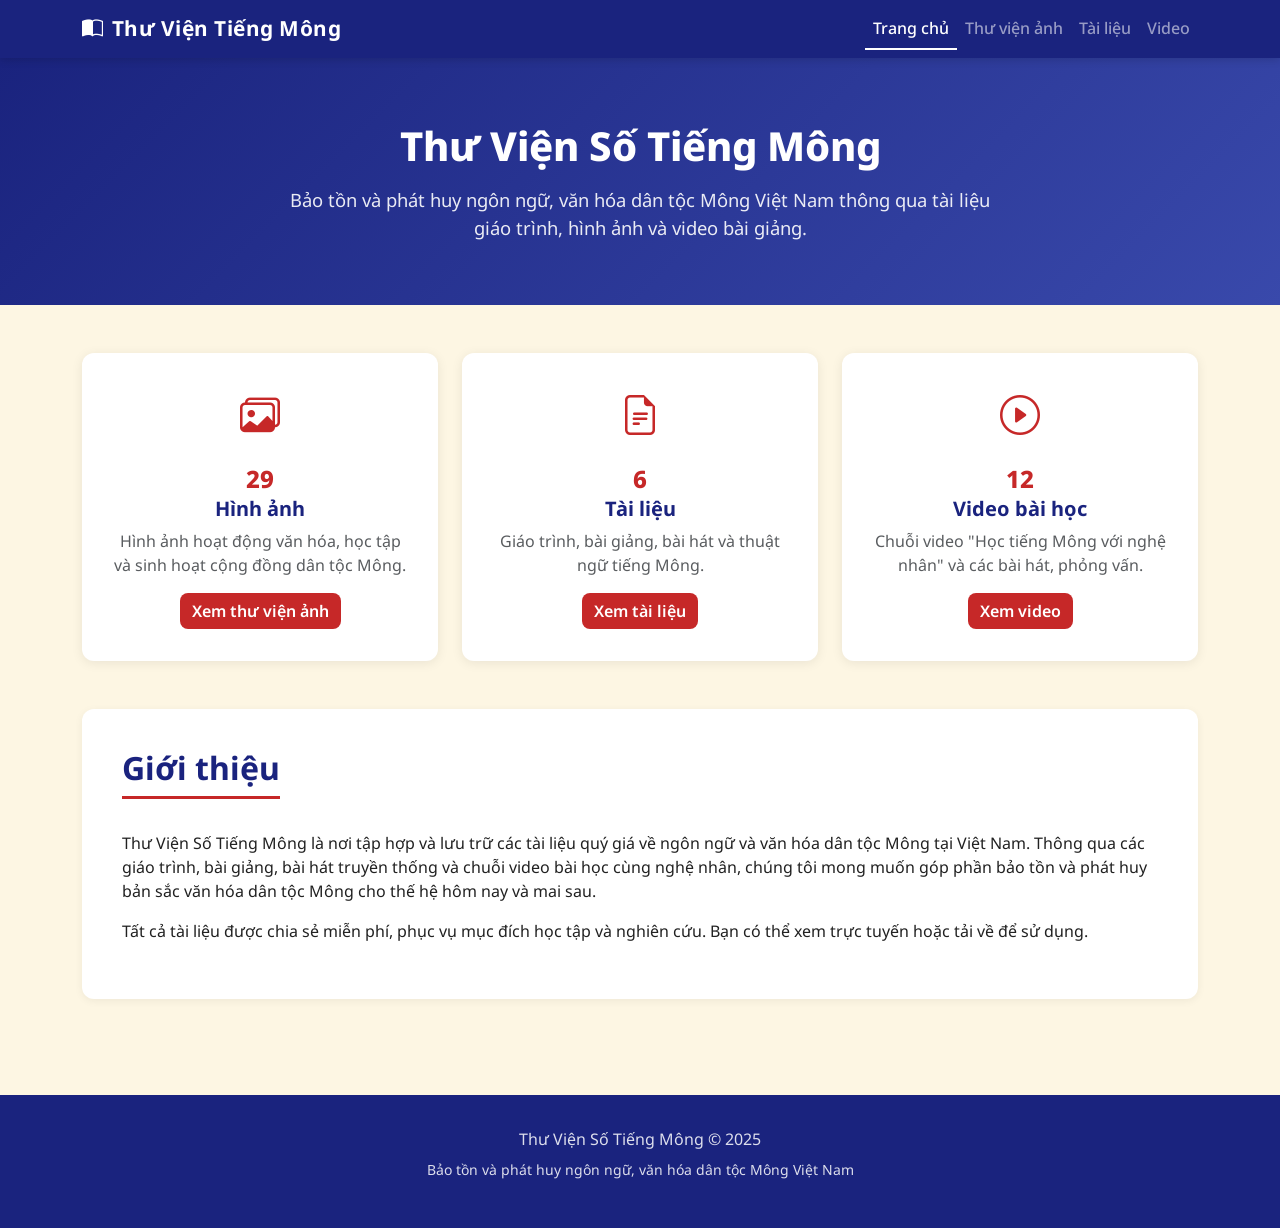
==== index.html @ fb34d3aa "init project" ====
<!DOCTYPE html>
<html lang="vi">
<head>
  <meta charset="UTF-8">
  <meta name="viewport" content="width=device-width, initial-scale=1.0">
  <title>Thư Viện Tiếng Mông</title>
  <meta name="description" content="Thư viện số về tiếng Mông - Tài liệu, hình ảnh, video bảo tồn ngôn ngữ và văn hóa dân tộc Mông Việt Nam">
  <link href="https://cdn.jsdelivr.net/npm/bootstrap@5.3.3/dist/css/bootstrap.min.css" rel="stylesheet">
  <link href="https://cdn.jsdelivr.net/npm/bootstrap-icons@1.11.3/font/bootstrap-icons.min.css" rel="stylesheet">
  <link href="https://fonts.googleapis.com/css2?family=Noto+Sans:wght@400;500;600;700;800&display=swap" rel="stylesheet">
  <link href="css/style.css" rel="stylesheet">
</head>
<body>

  <!-- Navbar -->
  <nav class="navbar navbar-expand-lg navbar-dark navbar-hmong sticky-top">
    <div class="container">
      <a class="navbar-brand" href="index.html">
        <i class="bi bi-book-half me-2"></i>Thư Viện Tiếng Mông
      </a>
      <button class="navbar-toggler" type="button" data-bs-toggle="collapse" data-bs-target="#navbarNav">
        <span class="navbar-toggler-icon"></span>
      </button>
      <div class="collapse navbar-collapse" id="navbarNav">
        <ul class="navbar-nav ms-auto">
          <li class="nav-item">
            <a class="nav-link active" href="index.html">Trang chủ</a>
          </li>
          <li class="nav-item">
            <a class="nav-link" href="thu-vien.html">Thư viện ảnh</a>
          </li>
          <li class="nav-item">
            <a class="nav-link" href="tai-lieu.html">Tài liệu</a>
          </li>
          <li class="nav-item">
            <a class="nav-link" href="video.html">Video</a>
          </li>
        </ul>
      </div>
    </div>
  </nav>

  <!-- Hero Section -->
  <section class="hero-section">
    <div class="container">
      <h1>Thư Viện Số Tiếng Mông</h1>
      <p>Bảo tồn và phát huy ngôn ngữ, văn hóa dân tộc Mông Việt Nam thông qua tài liệu giáo trình, hình ảnh và video bài giảng.</p>
    </div>
  </section>

  <!-- Overview Cards -->
  <section class="py-5">
    <div class="container">
      <div class="row g-4">
        <!-- Card: Thư viện ảnh -->
        <div class="col-md-4">
          <div class="card overview-card h-100">
            <div class="card-body">
              <div class="card-icon"><i class="bi bi-images"></i></div>
              <div class="card-count">29</div>
              <h5 class="card-title">Hình ảnh</h5>
              <p class="text-muted">Hình ảnh hoạt động văn hóa, học tập và sinh hoạt cộng đồng dân tộc Mông.</p>
              <a href="thu-vien.html" class="btn btn-accent">Xem thư viện ảnh</a>
            </div>
          </div>
        </div>
        <!-- Card: Tài liệu -->
        <div class="col-md-4">
          <div class="card overview-card h-100">
            <div class="card-body">
              <div class="card-icon"><i class="bi bi-file-earmark-text"></i></div>
              <div class="card-count">6</div>
              <h5 class="card-title">Tài liệu</h5>
              <p class="text-muted">Giáo trình, bài giảng, bài hát và thuật ngữ tiếng Mông.</p>
              <a href="tai-lieu.html" class="btn btn-accent">Xem tài liệu</a>
            </div>
          </div>
        </div>
        <!-- Card: Video -->
        <div class="col-md-4">
          <div class="card overview-card h-100">
            <div class="card-body">
              <div class="card-icon"><i class="bi bi-play-circle"></i></div>
              <div class="card-count">12</div>
              <h5 class="card-title">Video bài học</h5>
              <p class="text-muted">Chuỗi video "Học tiếng Mông với nghệ nhân" và các bài hát, phỏng vấn.</p>
              <a href="video.html" class="btn btn-accent">Xem video</a>
            </div>
          </div>
        </div>
      </div>
    </div>
  </section>

  <!-- About Section -->
  <section class="pb-5">
    <div class="container">
      <div class="about-section">
        <h2 class="section-title">Giới thiệu</h2>
        <p>Thư Viện Số Tiếng Mông là nơi tập hợp và lưu trữ các tài liệu quý giá về ngôn ngữ và văn hóa dân tộc Mông tại Việt Nam. Thông qua các giáo trình, bài giảng, bài hát truyền thống và chuỗi video bài học cùng nghệ nhân, chúng tôi mong muốn góp phần bảo tồn và phát huy bản sắc văn hóa dân tộc Mông cho thế hệ hôm nay và mai sau.</p>
        <p>Tất cả tài liệu được chia sẻ miễn phí, phục vụ mục đích học tập và nghiên cứu. Bạn có thể xem trực tuyến hoặc tải về để sử dụng.</p>
      </div>
    </div>
  </section>

  <!-- Footer -->
  <footer class="footer-hmong">
    <div class="container text-center">
      <p class="mb-2">Thư Viện Số Tiếng Mông &copy; 2025</p>
      <p class="small">Bảo tồn và phát huy ngôn ngữ, văn hóa dân tộc Mông Việt Nam</p>
    </div>
  </footer>

  <script src="https://cdn.jsdelivr.net/npm/bootstrap@5.3.3/dist/js/bootstrap.bundle.min.js"></script>
</body>
</html>
---- css/style.css ----
/* ============================================
   THƯ VIỆN TIẾNG MÔNG - Custom Styles
   ============================================ */

:root {
  --primary: #1a237e;
  --primary-light: #3949ab;
  --accent: #c62828;
  --accent-light: #ef5350;
  --bg-cream: #fdf6e3;
  --bg-light: #fef9ef;
  --text-dark: #212121;
  --text-muted: #616161;
  --border-light: #e0d8c8;
}

body {
  font-family: "Noto Sans", sans-serif;
  background-color: var(--bg-cream);
  color: var(--text-dark);
}

/* --- Navbar --- */
.navbar-hmong {
  background-color: var(--primary);
  box-shadow: 0 2px 8px rgba(0, 0, 0, 0.15);
}

.navbar-hmong .navbar-brand {
  font-weight: 700;
  font-size: 1.3rem;
  letter-spacing: 0.5px;
}

.navbar-hmong .nav-link {
  font-weight: 500;
  padding: 0.5rem 1rem;
  transition: opacity 0.2s;
}

.navbar-hmong .nav-link:hover {
  opacity: 0.85;
}

.navbar-hmong .nav-link.active {
  border-bottom: 2px solid #fff;
}

/* --- Hero Section --- */
.hero-section {
  background: linear-gradient(135deg, var(--primary) 0%, var(--primary-light) 100%);
  color: #fff;
  padding: 4rem 0;
  text-align: center;
}

.hero-section h1 {
  font-weight: 800;
  font-size: 2.5rem;
  margin-bottom: 1rem;
}

.hero-section p {
  font-size: 1.15rem;
  opacity: 0.9;
  max-width: 700px;
  margin: 0 auto;
}

/* --- Section Titles --- */
.section-title {
  font-weight: 700;
  color: var(--primary);
  margin-bottom: 2rem;
  padding-bottom: 0.5rem;
  border-bottom: 3px solid var(--accent);
  display: inline-block;
}

/* --- Overview Cards (Homepage) --- */
.overview-card {
  border: none;
  border-radius: 12px;
  box-shadow: 0 2px 12px rgba(0, 0, 0, 0.08);
  transition: transform 0.2s, box-shadow 0.2s;
  background: #fff;
}

.overview-card:hover {
  transform: translateY(-4px);
  box-shadow: 0 6px 20px rgba(0, 0, 0, 0.12);
}

.overview-card .card-body {
  padding: 2rem;
  text-align: center;
}

.overview-card .card-icon {
  font-size: 2.5rem;
  color: var(--accent);
  margin-bottom: 1rem;
}

.overview-card .card-title {
  font-weight: 700;
  color: var(--primary);
}

.overview-card .card-count {
  font-size: 1.5rem;
  font-weight: 800;
  color: var(--accent);
}

/* --- Gallery Grid --- */
.gallery-grid {
  display: grid;
  grid-template-columns: repeat(3, 1fr);
  gap: 1rem;
}

.gallery-item {
  overflow: hidden;
  border-radius: 8px;
  cursor: pointer;
  aspect-ratio: 4/3;
  box-shadow: 0 2px 8px rgba(0, 0, 0, 0.1);
  transition: transform 0.2s, box-shadow 0.2s;
}

.gallery-item:hover {
  transform: scale(1.03);
  box-shadow: 0 4px 16px rgba(0, 0, 0, 0.18);
}

.gallery-item img {
  width: 100%;
  height: 100%;
  object-fit: cover;
}

/* Gallery Modal */
#galleryModal .modal-body {
  padding: 0;
  text-align: center;
  background: #000;
}

#galleryModal .modal-img {
  max-width: 100%;
  max-height: 80vh;
  object-fit: contain;
}

#galleryModal .modal-caption {
  padding: 0.75rem;
  color: #ccc;
  font-size: 0.9rem;
}

/* --- Document Cards --- */
.doc-card {
  border: 1px solid var(--border-light);
  border-radius: 12px;
  background: #fff;
  transition: box-shadow 0.2s;
}

.doc-card:hover {
  box-shadow: 0 4px 16px rgba(0, 0, 0, 0.1);
}

.doc-card .card-body {
  padding: 1.5rem;
}

.doc-icon {
  font-size: 2.2rem;
  margin-bottom: 0.5rem;
}

.doc-icon.word { color: #2b579a; }
.doc-icon.excel { color: #217346; }
.doc-icon.ppt { color: #d24726; }

.doc-size {
  font-size: 0.85rem;
  color: var(--text-muted);
}

/* --- Video Cards --- */
.video-card {
  border: none;
  border-radius: 12px;
  overflow: hidden;
  box-shadow: 0 2px 12px rgba(0, 0, 0, 0.08);
  background: #fff;
}

.video-card .card-body {
  padding: 1.25rem;
}

.video-category-title {
  font-weight: 700;
  color: var(--primary);
  margin-top: 2rem;
  margin-bottom: 1.5rem;
  padding-left: 0.75rem;
  border-left: 4px solid var(--accent);
}

/* --- Footer --- */
.footer-hmong {
  background-color: var(--primary);
  color: rgba(255, 255, 255, 0.85);
  padding: 2rem 0;
  margin-top: 3rem;
}

.footer-hmong a {
  color: rgba(255, 255, 255, 0.7);
  text-decoration: none;
}

.footer-hmong a:hover {
  color: #fff;
}

.qr-code-img {
  width: 120px;
  height: 120px;
  border: 3px solid #fff;
  border-radius: 8px;
}

/* --- About Section --- */
.about-section {
  background: #fff;
  border-radius: 12px;
  padding: 2.5rem;
  box-shadow: 0 2px 8px rgba(0, 0, 0, 0.06);
}

/* --- Buttons --- */
.btn-accent {
  background-color: var(--accent);
  color: #fff;
  border: none;
  border-radius: 8px;
  font-weight: 600;
}

.btn-accent:hover {
  background-color: var(--accent-light);
  color: #fff;
}

.btn-primary-hmong {
  background-color: var(--primary);
  color: #fff;
  border: none;
  border-radius: 8px;
  font-weight: 600;
}

.btn-primary-hmong:hover {
  background-color: var(--primary-light);
  color: #fff;
}

/* --- Page Header --- */
.page-header {
  background: linear-gradient(135deg, var(--primary) 0%, var(--primary-light) 100%);
  color: #fff;
  padding: 2.5rem 0;
  margin-bottom: 2rem;
}

.page-header h1 {
  font-weight: 700;
  margin-bottom: 0.5rem;
}

.page-header p {
  opacity: 0.85;
  margin-bottom: 0;
}

/* --- Responsive --- */
@media (max-width: 991.98px) {
  .hero-section h1 { font-size: 2rem; }
  .hero-section { padding: 3rem 0; }
}

@media (max-width: 767.98px) {
  .gallery-grid {
    grid-template-columns: repeat(2, 1fr);
    gap: 0.75rem;
  }
  .hero-section h1 { font-size: 1.6rem; }
  .hero-section { padding: 2rem 0; }
  .page-header { padding: 1.5rem 0; }
}

@media (max-width: 575.98px) {
  .gallery-grid {
    grid-template-columns: 1fr;
  }
}
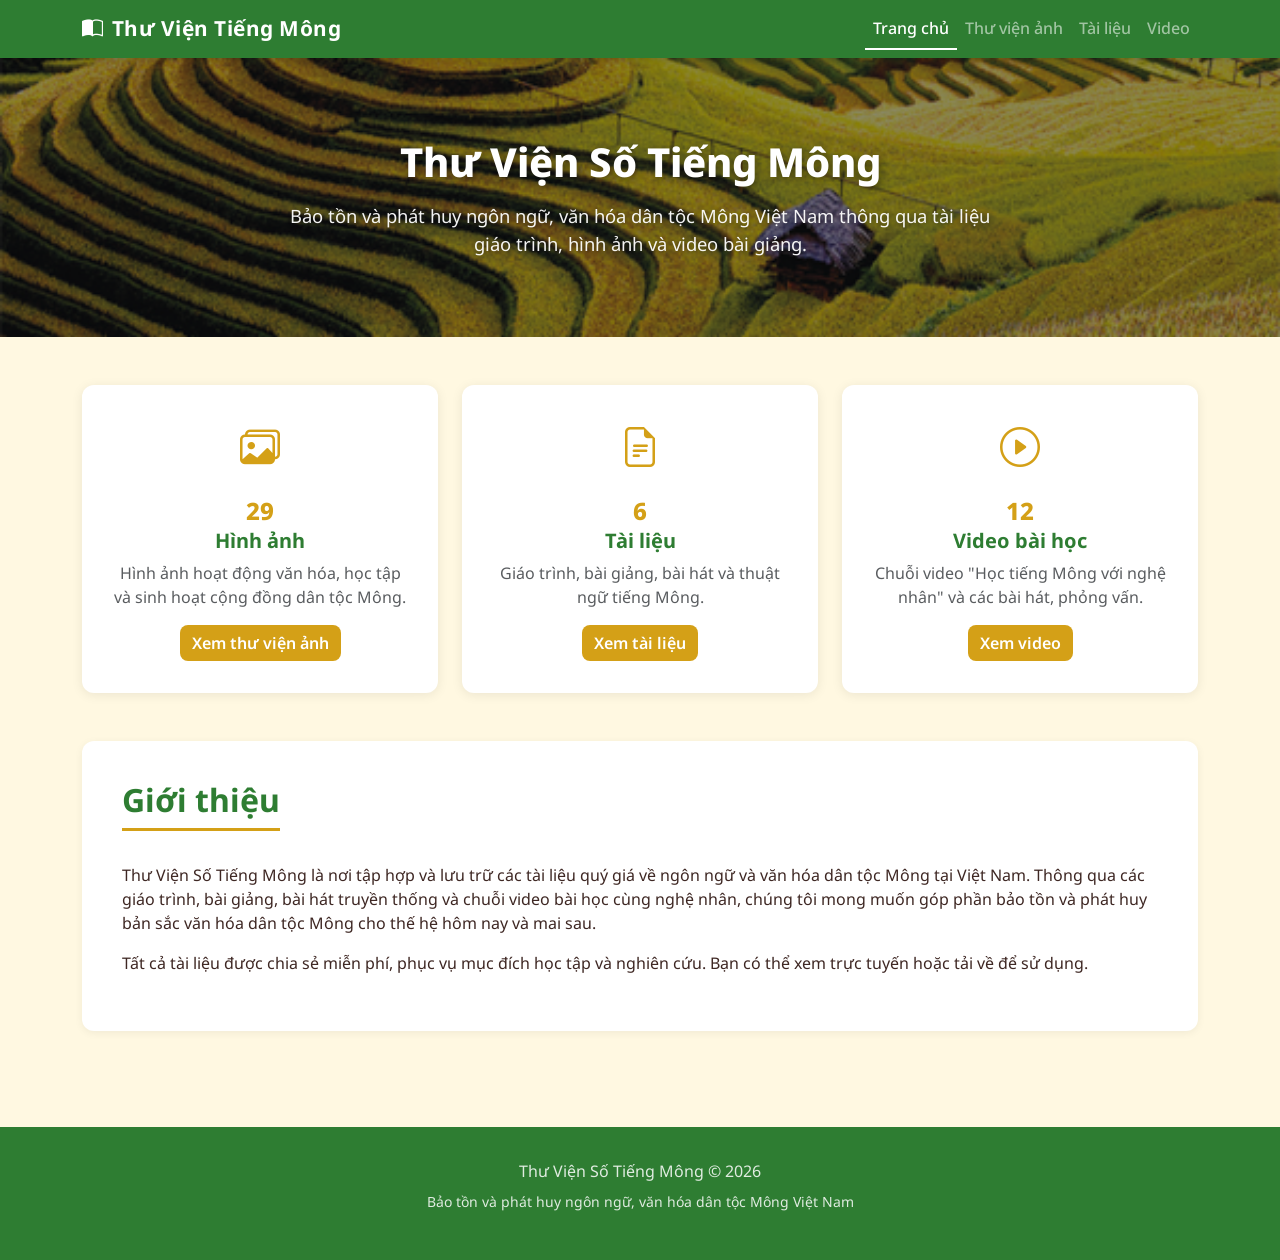
==== commit 5fb4991c: "update" ====
--- a/index.html
+++ b/index.html
@@ -106,7 +106,7 @@
   <!-- Footer -->
   <footer class="footer-hmong">
     <div class="container text-center">
-      <p class="mb-2">Thư Viện Số Tiếng Mông &copy; 2025</p>
+      <p class="mb-2">Thư Viện Số Tiếng Mông &copy; 2026</p>
       <p class="small">Bảo tồn và phát huy ngôn ngữ, văn hóa dân tộc Mông Việt Nam</p>
     </div>
   </footer>
--- a/css/style.css
+++ b/css/style.css
@@ -3,15 +3,15 @@
    ============================================ */
 
 :root {
-  --primary: #1a237e;
-  --primary-light: #3949ab;
-  --accent: #c62828;
-  --accent-light: #ef5350;
-  --bg-cream: #fdf6e3;
-  --bg-light: #fef9ef;
-  --text-dark: #212121;
-  --text-muted: #616161;
-  --border-light: #e0d8c8;
+  --primary: #2e7d32;
+  --primary-light: #43a047;
+  --accent: #d4a017;
+  --accent-light: #e8b830;
+  --bg-cream: #fff8e1;
+  --bg-light: #fffde7;
+  --text-dark: #3e2723;
+  --text-muted: #5d4037;
+  --border-light: #d7ccc8;
 }
 
 body {
@@ -48,9 +48,10 @@
 
 /* --- Hero Section --- */
 .hero-section {
-  background: linear-gradient(135deg, var(--primary) 0%, var(--primary-light) 100%);
-  color: #fff;
-  padding: 4rem 0;
+  background: linear-gradient(rgba(0, 0, 0, 0.45), rgba(0, 0, 0, 0.45)),
+              url('../img/background.png') center/cover no-repeat;
+  color: #fff;
+  padding: 5rem 0;
   text-align: center;
 }
 
@@ -58,13 +59,15 @@
   font-weight: 800;
   font-size: 2.5rem;
   margin-bottom: 1rem;
+  text-shadow: 2px 2px 8px rgba(0, 0, 0, 0.4);
 }
 
 .hero-section p {
   font-size: 1.15rem;
-  opacity: 0.9;
+  opacity: 0.95;
   max-width: 700px;
   margin: 0 auto;
+  text-shadow: 1px 1px 4px rgba(0, 0, 0, 0.3);
 }
 
 /* --- Section Titles --- */
@@ -272,7 +275,8 @@
 
 /* --- Page Header --- */
 .page-header {
-  background: linear-gradient(135deg, var(--primary) 0%, var(--primary-light) 100%);
+  background: linear-gradient(rgba(0, 0, 0, 0.5), rgba(0, 0, 0, 0.5)),
+              url('../img/background.png') center/cover no-repeat;
   color: #fff;
   padding: 2.5rem 0;
   margin-bottom: 2rem;
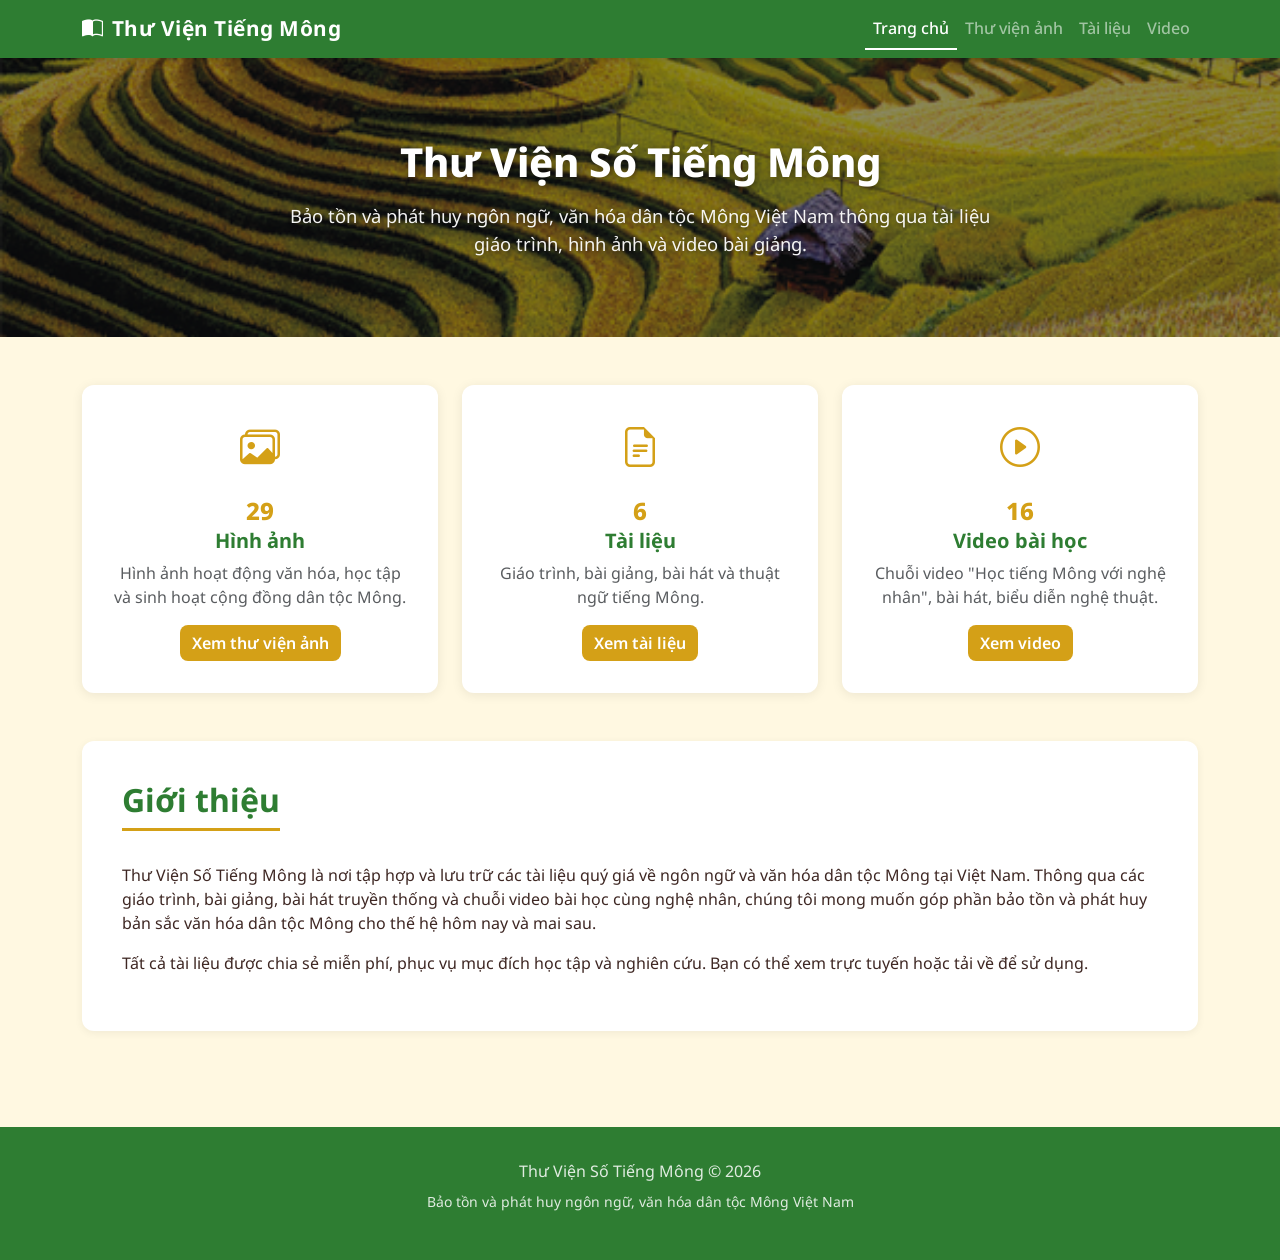
==== commit c9fa5e91: "Update video and document content - Increased the count of videos from 12 to 16 in index.html and vi" ====
--- a/index.html
+++ b/index.html
@@ -81,9 +81,9 @@
           <div class="card overview-card h-100">
             <div class="card-body">
               <div class="card-icon"><i class="bi bi-play-circle"></i></div>
-              <div class="card-count">12</div>
+              <div class="card-count">16</div>
               <h5 class="card-title">Video bài học</h5>
-              <p class="text-muted">Chuỗi video "Học tiếng Mông với nghệ nhân" và các bài hát, phỏng vấn.</p>
+              <p class="text-muted">Chuỗi video "Học tiếng Mông với nghệ nhân", bài hát, biểu diễn nghệ thuật.</p>
               <a href="video.html" class="btn btn-accent">Xem video</a>
             </div>
           </div>
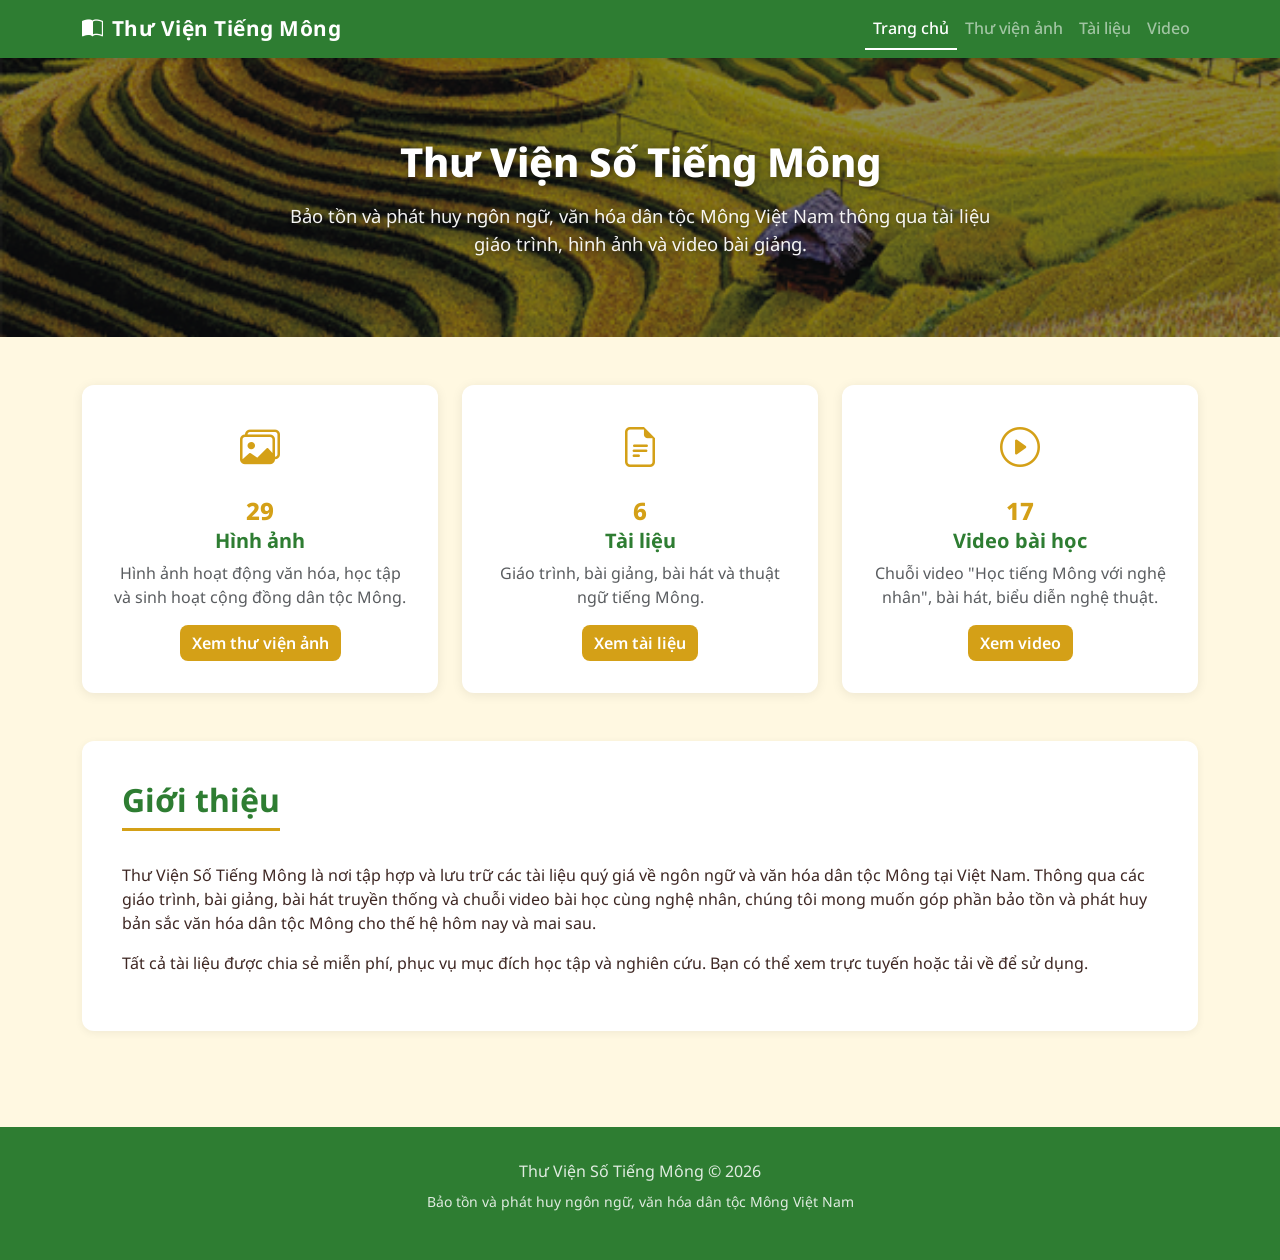
==== commit a4dd1598: "update: add video" ====
--- a/index.html
+++ b/index.html
@@ -81,7 +81,7 @@
           <div class="card overview-card h-100">
             <div class="card-body">
               <div class="card-icon"><i class="bi bi-play-circle"></i></div>
-              <div class="card-count">16</div>
+              <div class="card-count">17</div>
               <h5 class="card-title">Video bài học</h5>
               <p class="text-muted">Chuỗi video "Học tiếng Mông với nghệ nhân", bài hát, biểu diễn nghệ thuật.</p>
               <a href="video.html" class="btn btn-accent">Xem video</a>
